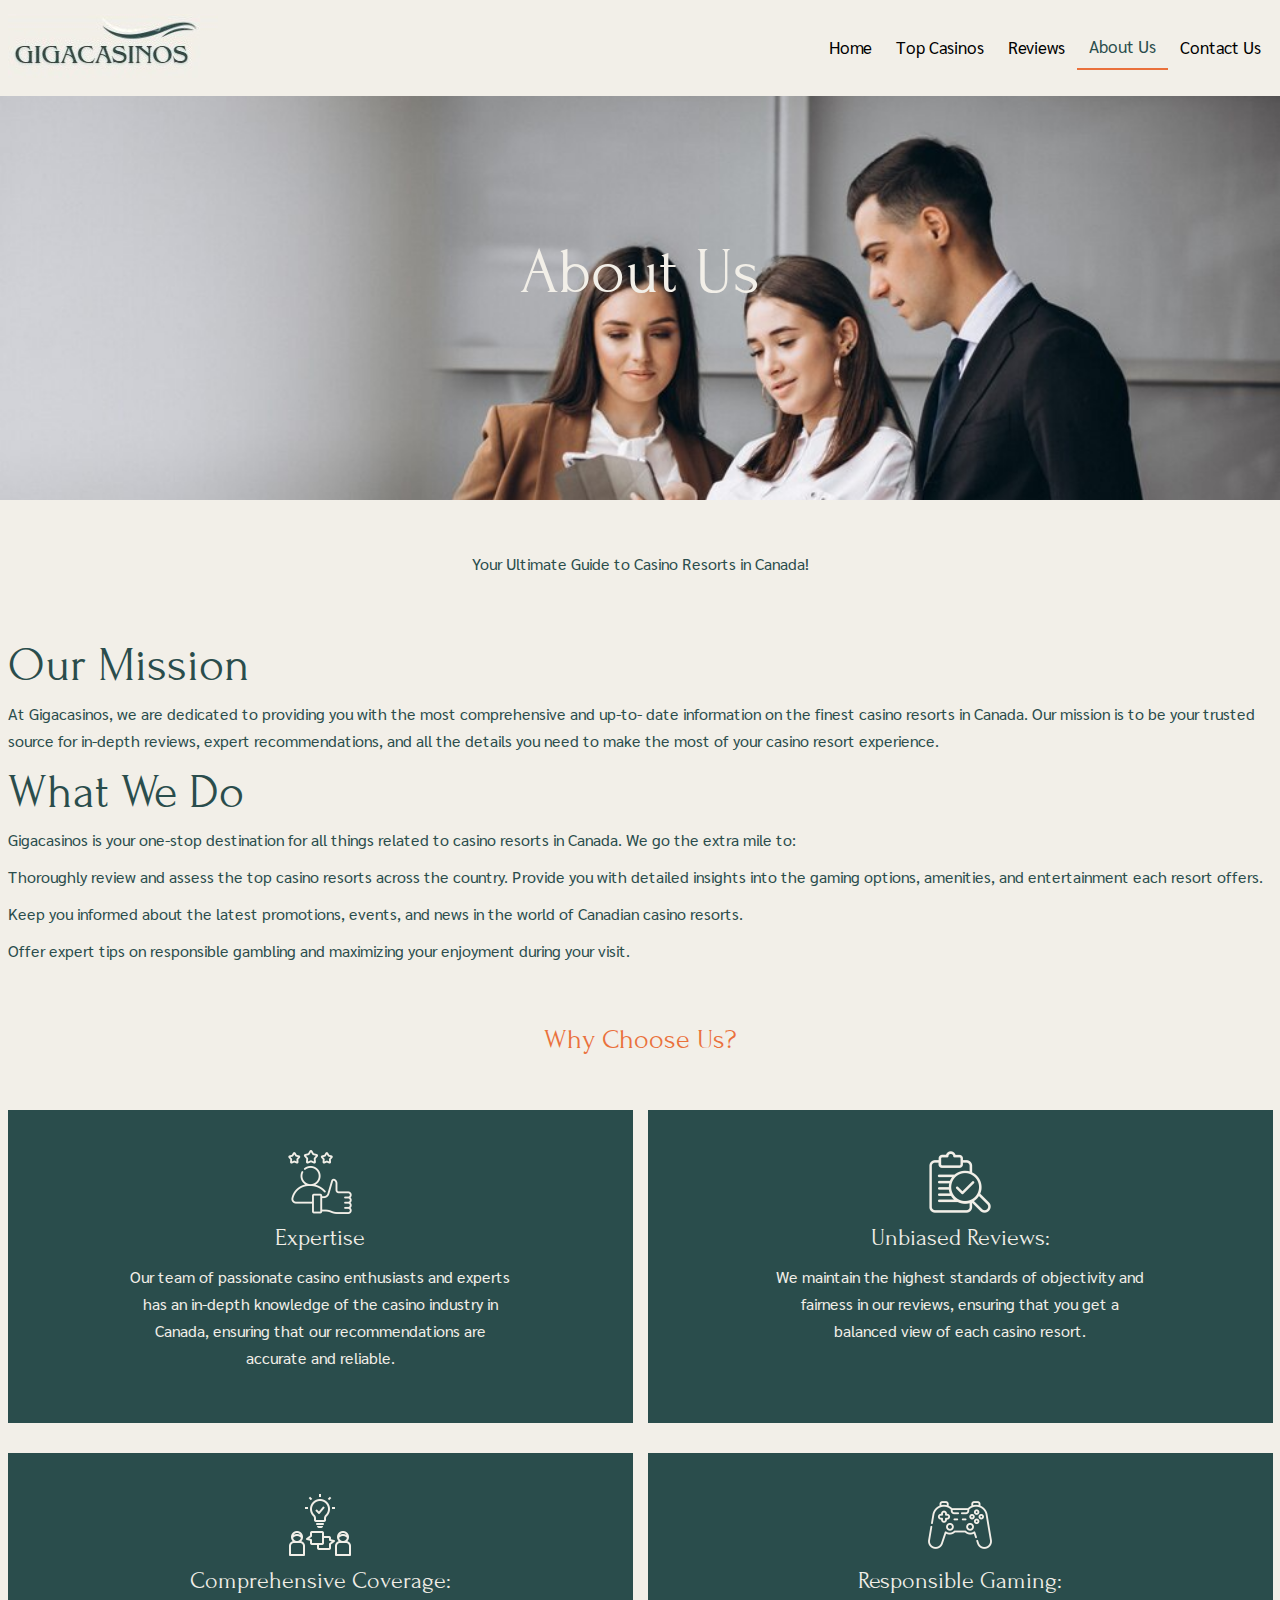
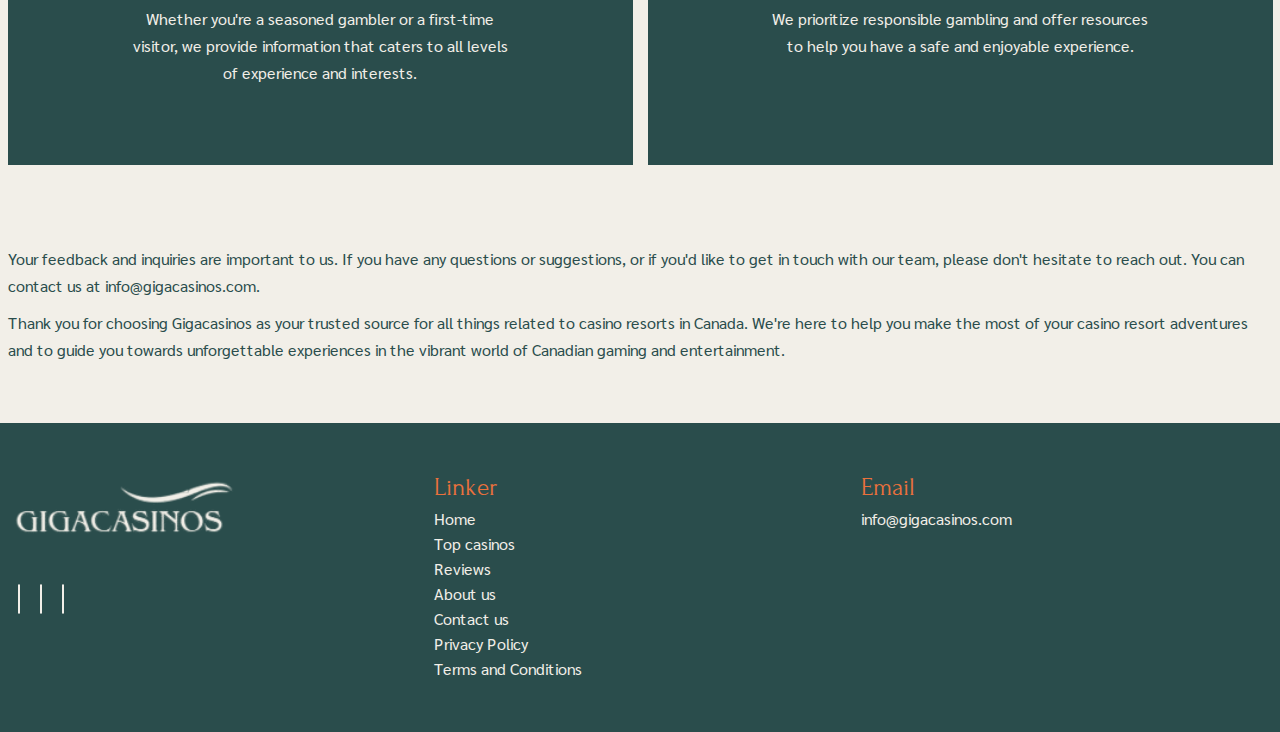
==== about-us.html @ c4271d1f "update" ====
<!doctype html>
<html lang="en">

<head>
    <meta charset="utf-8">
    <meta name="viewport" content="width=device-width, initial-scale=1">
    <link rel="stylesheet" href="https://cdnjs.cloudflare.com/ajax/libs/font-awesome/6.4.0/css/all.min.css"
        integrity="sha512-iecdLmaskl7CVkqkXNQ/ZH/XLlvWZOJyj7Yy7tcenmpD1ypASozpmT/E0iPtmFIB46ZmdtAc9eNBvH0H/ZpiBw=="
        crossorigin="anonymous" referrerpolicy="no-referrer" />
    <link href="https://unpkg.com/aos@2.3.1/dist/aos.css" rel="stylesheet">
    <link rel="stylesheet" href="css/bootstrap.css">
    <link rel="stylesheet" href="css/style.css">
    <link rel="stylesheet" href="css/responsive.css">
    <link rel="icon" href="images/favicon.png" type="image/x-icon">
    <title>About us</title>
</head>

<body>
    <!-- site-header start -->
    <header class="site-header">
        <div class="container">
            <div class="site-logo">
                <a href="index.html"><img src="images/header-logo.jpg" alt="site-logo"></a>
            </div>

            <nav class="site-nav">
                <ul>
                    <li><a href="index.html">Home</a></li>
                    <li><a href="top-casinos.html">Top casinos</a></li>
                    <li><a href="reviews.html">Reviews</a></li>
                    <li><a href="about-us.html" class="menu active">About us</a></li>
                    <li><a href="contact-us.html">Contact us</a></li>
                    <li class="closed-menu">
                        <a href="#">×</a>
                    </li>
                </ul>
            </nav>
            <div class="menu-toggle">
                <div class="bar-1"></div>
                <div class="bar-2"></div>
                <div class="bar-3"></div>
            </div>


        </div>
    </header>
    <!-- site header end -->

    <!-- site aboutusbanner start -->
    <section class="aboutus">
        <div class="container">
            <div class="row">
                <div class="banner__text">
                    <h1>About Us</h1>
                </div>
            </div>
        </div>
    </section>

    <!-- site aboutusbanner end -->


    <!-- site starttext start -->
    <section class="starttext space">
        <div class="container">
            <div class="starttext__content">
                <p class="text-center">Your Ultimate Guide to Casino Resorts in Canada!</p>
            </div>
        </div>
    </section>
    <!-- site starttext end -->

    <!-- site mission start -->
    <section class="starttext  about">
        <div class="container">
            <div class="starttext__content aboutus">
                <h4>Our Mission</h4>
                <p>At Gigacasinos, we are dedicated to providing you with the most comprehensive and up-to-
                    date information on the finest casino resorts in Canada. Our mission is to be your trusted
                    source for in-depth reviews, expert recommendations, and all the details you need to make
                    the most of your casino resort experience.</p>
            </div>
            <div class="starttext__content aboutus">
                <h4>What We Do</h4>
                <p>Gigacasinos is your one-stop destination for all things related to casino resorts in Canada.
                    We go the extra mile to:</p>
                <p>Thoroughly review and assess the top casino resorts across the country.
                    Provide you with detailed insights into the gaming options, amenities, and entertainment
                    each resort offers.</p>
                <p>Keep you informed about the latest promotions, events, and news in the world of Canadian
                    casino resorts.</p>
                <p>Offer expert tips on responsible gambling and maximizing your enjoyment during your visit.</p>
            </div>
        </div>
    </section>
    <!-- site mission end -->

    <!-- site choose start -->
    <section class="choose-main">
        <div class="container">
            <div class="choose-head">
                <h3 class="text-center">Why Choose Us?</h3>
            </div>
            <div class="row">
                <div class="col-lg-6 col-md-6 col-sm-12">
                    <div class="item"><img src="images/topicon1.png" alt="topicon1">
                        <h5>Expertise</h5>
                        <p>Our team of passionate casino enthusiasts and experts has an in-depth knowledge of the
                            casino industry in Canada, ensuring that our recommendations are accurate and reliable.</p>
                        <div class="shape"> <span class="flaticon-hamburger-1"></span> </div>
                    </div>
                </div>
                <div class="col-lg-6 col-md-6 col-sm-12">
                    <div class="item"><img src="images/topicon2.png" alt="topicon2">
                        <h5>Unbiased Reviews:</h5>
                        <p>We maintain the highest standards of objectivity and fairness in our
                            reviews, ensuring that you get a balanced view of each casino resort.</p>
                        <div class="shape"> <span class="flaticon-hamburger-1"></span> </div>
                    </div>
                </div>
                <div class="col-lg-6 col-md-6 col-sm-12">
                    <div class="item"><img src="images/topicon3.png" alt="topicon3">
                        <h5>Comprehensive Coverage:</h5>
                        <p>Whether you&#39;re a seasoned gambler or a first-time visitor, we
                            provide information that caters to all levels of experience and interests.</p>
                        <div class="shape"> <span class="flaticon-hamburger-1"></span> </div>
                    </div>
                </div>
                <div class="col-lg-6 col-md-6 col-sm-12">
                    <div class="item"><img src="images/topicon4.png" alt="topicon4">
                        <h5>Responsible Gaming:</h5>
                        <p>We prioritize responsible gambling and offer resources to help you
                            have a safe and enjoyable experience.</p>
                        <div class="shape"> <span class="flaticon-hamburger-1"></span> </div>
                    </div>
                </div>
            </div>
        </div>
    </section>
    <!-- site choose end -->
    <!-- site starttext start -->
    <section class="starttext space">
        <div class="container">
            <div class="starttext__content">
                <p>Your feedback and inquiries are important to us. If you have any questions or suggestions,
                    or if you&#39;d like to get in touch with our team, please don&#39;t hesitate to reach out. You can
                    contact us at info@gigacasinos.com.</p>
                <p>Thank you for choosing Gigacasinos as your trusted source for all things related to casino
                    resorts in Canada. We&#39;re here to help you make the most of your casino resort adventures
                    and to guide you towards unforgettable experiences in the vibrant world of Canadian
                    gaming and entertainment.</p>
            </div>
        </div>
    </section>
    <!-- site starttext end -->


    <!-- site footer start -->
    <div class="footer">
        <div class="container">
            <div class="row">
                <div class="col-lg-4 col-md-4 col-sm-12">
                    <div class="footer-logo">
                        <a href="index.html"><img src="images/footerlogo.png" alt="footerlogo" class="img-fluid"></a>
                    </div>
                    <div class="social-signals">
                        <i class="fa-brands fa-facebook-f"></i>
                        <i class="fa-brands fa-instagram"></i>
                        <i class="fa-brands fa-twitter"></i>
                    </div>
                </div>
                <div class="col-lg-4 col-md-4 col-sm-12">
                    <div class="footer-links">
                        <h3>Linker</h3>
                        <ul>
                            <li><a href="index.html">Home</a></li>
                            <li><a href="top-casinos.html">Top casinos</a></li>
                            <li><a href="reviews.html">Reviews</a></li>
                            <li><a href="about-us.html">About us</a></li>
                            <li><a href="contact-us.html">Contact us</a></li>
                            <li><a href="privacy-policy.html">Privacy Policy</a></li>
                            <li><a href="terms-conditions.html">Terms and Conditions</a></li>
                        </ul>
                    </div>
                </div>
                <div class="col-lg-4 col-md-4 col-sm-12">
                    <div class="footer-adresse">
                        <h3>Email</h3>
                        <div class="footer-mails">
                            <div class="mails-names">
                                <a href="mailto:">info@gigacasinos.com</a>
                            </div>
                        </div>
                    </div>
                </div>
            </div>
        </div>
    </div>
    <!-- site footer end -->

    <script src="js/bootstrap.js"></script>
    <script src="js/jquery.js"></script>


    <script>
        $(document).ready(function () {
            $(".menu-toggle").click(function () {
                $("body").addClass("toggle");
            });
        });

        $(document).ready(function () {
            $(".closed-menu").click(function () {
                $("body").removeClass("toggle");
            });
        });
    </script>

    <script>
        $(document).ready(function () {
            $(window).scroll(function () {
                var header = $("header");
                header.toggleClass("sticky", $(window).scrollTop() > 0);
            });
        });
    </script>


</body>

</html>
---- css/style.css ----
/*global start*/
@import url("https://fonts.googleapis.com/css2?family=Forum&display=swap");
@import url("https://fonts.googleapis.com/css2?family=Sarabun:wght@300;400;500&display=swap");
li {
  list-style: none;
}

a,
button {
  font-family: "Sarabun", sans-serif;
}

p {
  font-size: 16px;
  font-weight: 400;
  line-height: 27px;
  color: #2a4d4c;
  font-family: "Sarabun", sans-serif;
}
@media screen and (max-width: 768px) {
  p {
    font-size: 14px;
  }
}

h1,
h2,
h3,
h4,
h5,
h6 {
  font-family: "Forum", serif;
}

h1 {
  font-size: 65px;
  color: #f2efe8;
}
@media screen and (max-width: 768px) {
  h1 {
    font-size: 50px;
  }
}

h2 {
  font-size: 55px;
  line-height: normal;
  color: #2a4d4c;
}

h3 {
  font-size: 21px;
  line-height: normal;
  color: #2a4d4c;
}

span {
  color: #ea713c;
  display: block;
}

* {
  box-sizing: border-box;
}

body {
  margin: 0;
  padding: 0;
  overflow-x: hidden;
  font-size: 1.6rem;
  background: #f2efe8;
}

ul {
  margin: 0;
  padding: 0;
  list-style-type: none;
}

img {
  width: 100%;
}

a {
  text-decoration: none;
  color: inherit;
  font-family: "Sarabun", sans-serif;
}

a:focus {
  color: inherit;
}

html {
  font-size: 62.5%;
}

.container {
  max-width: 1280px;
  margin: 0 auto;
  width: 100%;
}

/*global end*/
/*header start*/
header.site-header {
  background: #f2efe8;
  font-size: 18px;
  padding: 14px 0;
  font-weight: 700;
  text-transform: capitalize;
  color: #000000;
  position: absolute;
  top: 0;
  left: 0;
  right: 0;
  z-index: 999;
  width: 100%;
  transition: 0.3s;
}

header.site-header.sticky {
  background: #f2efe8;
  box-shadow: 2px 5px 10px rgba(0, 0, 0, 0.3);
  animation: 500ms ease-in-out 0s normal none 1 running fadeInDown;
  padding: 14px 0;
  position: fixed;
}

.site-header .site-nav ul li a.active {
  color: #2a4d4c;
  border-bottom: 2px solid #ea713c;
}

.site-logo img {
  width: 100%;
  max-width: 300px;
}

.site-nav a {
  padding: 8px 12px !important;
  display: inline-block;
  font-size: 17px;
  font-weight: 400;
}
.site-nav a:hover {
  color: #ea713c;
}

.site-header {
  padding: 10px 0;
}

.site-header .container {
  display: flex;
  justify-content: space-between;
  align-items: center;
}

.site-nav ul {
  display: flex;
  align-items: center;
}

.closed-menu {
  display: none;
}

.menu-toggle {
  display: none !important;
}

/*header end*/
/*banner-css-start*/
section.banner-section {
  position: relative;
  height: 450px;
  background-image: url(../images/homebanner.jpeg);
  background-repeat: no-repeat;
  background-size: cover;
  background-position: center;
  object-fit: cover;
  margin-top: 50px;
  position: relative;
}
section.banner-section::after {
  position: absolute;
  content: "";
  background-color: rgba(0, 0, 0, 0.7);
  height: 100%;
  width: 100%;
  inset: 0;
  z-index: 0;
}

.banner__text {
  color: #f2efe8;
  font-size: 55px;
  line-height: normal;
  z-index: 2;
  text-align: center;
  position: absolute;
  transform: translate(-50%, -50%);
  top: 50%;
  left: 50%;
}

/*banner-css-end*/
/*homepage-css-start*/
.starttext.space {
  padding: 50px 0;
}
.starttext.space p {
  text-align: left;
}
@media screen and (max-width: 575px) {
  .starttext.space p {
    text-align: justify;
  }
}

/*Faq css start*/
.faq-page {
  width: 100%;
  background-color: #f2efe8;
  border-radius: 10px;
  box-shadow: 0 0 10px rgba(0, 0, 0, 0.1);
}

.casino-text.hoteli {
  padding: 0 0 50px 0 !important;
}

.faq-item {
  padding: 20px;
  border-bottom: 1px solid #e0e0e0;
  cursor: pointer;
  transition: background-color 0.3s ease-in-out;
  display: flex;
  justify-content: space-between;
  align-items: center;
}

.faq-item:last-child {
  border-bottom: none;
}

.faq-question {
  font-size: 18px;
  line-height: 25px;
  color: #2a4d4c;
  font-family: "Forum";
  font-weight: 700;
}
@media screen and (max-width: 575px) {
  .faq-question {
    font-size: 15px;
  }
}

.faq-section {
  padding: 50px 0 0 0;
}

.faq-answer {
  font-size: 16px;
  max-height: 0;
  overflow: hidden;
  transition: max-height 0.3s ease-in-out;
  padding-left: 10px;
  padding-right: 10px;
}
.faq-answer p {
  padding-top: 25px;
  padding-bottom: 25px;
}

.faq-answer.active {
  border-bottom: 1px solid #e0e0e0;
}

.icon-container i {
  font-size: 16px;
  cursor: pointer;
  transition: transform 0.3s ease-in-out;
}

.icon-container i.active {
  transform: rotate(90deg);
}

/*Faq css end*/
/*threetiles css start*/
.threetiles-title h2 {
  text-align: center;
  margin-bottom: 20px;
}
@media screen and (max-width: 575px) {
  .threetiles-title h2 {
    font-size: 35px;
  }
}
.threetiles-card {
  margin: 0 10px;
}
.threetiles-img img {
  max-height: 350px;
  object-fit: cover;
}

.threetilescard-inner {
  margin: 20px 0;
}
.threetilescard-inner p {
  text-align: justify;
}

/*threetiles css end*/
/*homepage-css-end*/
/*topcasinos-start*/
section.topcasinos {
  position: relative;
  height: 450px;
  background-image: url(../images/topcasinosbanner.jpg);
  background-repeat: no-repeat;
  background-size: cover;
  background-position: center;
  object-fit: cover;
  margin-top: 50px;
  position: relative;
}
section.topcasinos::after {
  position: absolute;
  content: "";
  background-color: rgba(0, 0, 0, 0.5);
  height: 100%;
  width: 100%;
  inset: 0;
  z-index: 0;
}

/*betting-section-start*/
.main-img-text-content {
  display: flex;
  align-items: center;
  background: #f2efe8;
  justify-content: space-between;
  border: 2px solid #2a4d4c;
  padding: 23px;
  border-radius: 4px;
}

.restaurant-img {
  width: 100%;
  max-width: 30%;
}
.restaurant-img img {
  height: 200px;
  object-fit: cover;
}

.restaurent-text {
  max-width: 100%;
  margin-left: 0;
  padding: 0 40px;
  width: 100%;
}
.restaurent-text h4 {
  color: #ea713c;
  font-size: 28px;
}
.restaurent-text p {
  font-size: 17px;
  color: #2a4d4c;
}

.resturent-button {
  width: 100%;
  margin-left: 20px;
}

.resturent-button a {
  display: block;
  width: 126px;
  background: #2a4d4c;
  text-align: center;
  color: #fff;
  height: 53px;
  line-height: 53px;
  font-size: 19px;
  border-radius: 5px;
}
.resturent-button a:hover {
  background-color: transparent;
  border: 1px solid #2a4d4c;
  color: #2a4d4c;
}

.row.restaurant {
  padding-top: 15px;
}

.reviewflex {
  display: flex;
  gap: 25px;
}

/*betting-section-end*/
/*topcasinos-css-end*/
/*aboutusbanner-css-start*/
section.aboutus {
  position: relative;
  height: 450px;
  background-image: url(../images/aboutusbanner.jpg);
  background-repeat: no-repeat;
  background-size: cover;
  background-position: top;
  object-fit: cover;
  margin-top: 50px;
  position: relative;
}

section.starttext.space.about p {
  text-align: justify;
  color: #2a4d4c;
}

.starttext__content.aboutus h4 {
  color: #2a4d4c;
  font-size: 48px;
}
.starttext__content.aboutus p {
  text-align: left;
}

/*choose-css-start*/
.choose-head {
  padding: 50px 0;
}
.choose-head h3 {
  font-size: 28px;
  color: #ea713c;
}

.item {
  background: #2a4d4c;
  padding: 40px 20px;
  transition: 0.5s;
  position: relative;
  aspect-ratio: 1/0.5;
  z-index: 1;
  margin-bottom: 30px;
  line-height: 1;
  text-align: center;
  height: auto;
  width: 100%;
}
.item img {
  max-width: 64px;
  transition: 0.3s;
}
.item h5 {
  font-size: 24px;
  color: #f2efe8;
  margin: 10px 0;
}
.item h5:hover {
  color: #ea713c;
  -webkit-transition: 0.5s;
  transition: 0.5s;
}
.item p {
  margin: 0 auto;
  color: #f2efe8;
  max-width: 65%;
}

.item span {
  font-size: 45px;
  color: #2a4d4c;
  line-height: 1;
  margin-bottom: 10px;
  display: inline-block;
  -webkit-transition: 0.5s;
  transition: 0.5s;
}

.item:hover span {
  color: #0C0B0B;
}

.item .shape {
  position: absolute;
  opacity: 0.03;
  z-index: -1;
  bottom: 15px;
  left: 120px;
}

.item .shape span {
  font-size: 140px;
  color: #0C0B0B;
}

.item:hover img {
  transform: rotateY(180deg);
}

/*choose-css-end*/
/*aboutusbanner-css-end*/
/*reviewsdetail-css-start*/
section.windsor-banner {
  position: relative;
  height: 450px;
  background-image: url(../images/windsorbanner.jpg);
  background-repeat: no-repeat;
  background-size: cover;
  background-position: center;
  object-fit: cover;
  margin-top: 50px;
  position: relative;
}
section.windsor-banner::after {
  position: absolute;
  content: "";
  background-color: rgba(0, 0, 0, 0.5);
  height: 100%;
  width: 100%;
  inset: 0;
  z-index: 0;
}

section.casinolacleamy-banner {
  position: relative;
  height: 450px;
  background-image: url(../images/casinodulacbanner.jpg);
  background-repeat: no-repeat;
  background-size: cover;
  background-position: center;
  object-fit: cover;
  margin-top: 50px;
  position: relative;
}
section.casinolacleamy-banner::after {
  position: absolute;
  content: "";
  background-color: rgba(0, 0, 0, 0.5);
  height: 100%;
  width: 100%;
  inset: 0;
  z-index: 0;
}

section.niagara-banner {
  position: relative;
  height: 450px;
  background-image: url(../images/niagarabanner.jpg);
  background-repeat: no-repeat;
  background-size: cover;
  background-position: center;
  object-fit: cover;
  margin-top: 50px;
  position: relative;
}
section.niagara-banner::after {
  position: absolute;
  content: "";
  background-color: rgba(0, 0, 0, 0.5);
  height: 100%;
  width: 100%;
  inset: 0;
  z-index: 0;
}

section.casinoramabanner {
  position: relative;
  height: 450px;
  background-image: url(../images/casinoramabanner.jpg);
  background-repeat: no-repeat;
  background-size: cover;
  background-position: center;
  object-fit: cover;
  margin-top: 50px;
  position: relative;
}
section.casinoramabanner::after {
  position: absolute;
  content: "";
  background-color: rgba(0, 0, 0, 0.5);
  height: 100%;
  width: 100%;
  inset: 0;
  z-index: 0;
}

section.Monttremblantbanner {
  position: relative;
  height: 450px;
  background-image: url(../images/monttremblantbanner.jpg);
  background-repeat: no-repeat;
  background-size: cover;
  background-position: center;
  object-fit: cover;
  margin-top: 50px;
  position: relative;
}
section.Monttremblantbanner::after {
  position: absolute;
  content: "";
  background-color: rgba(0, 0, 0, 0.5);
  height: 100%;
  width: 100%;
  inset: 0;
  z-index: 0;
}

section.fallsview-banner {
  position: relative;
  height: 450px;
  background-image: url(../images/fallsviewbanner.jpg);
  background-repeat: no-repeat;
  background-size: cover;
  background-position: center;
  object-fit: cover;
  margin-top: 50px;
  position: relative;
}
section.fallsview-banner::after {
  position: absolute;
  content: "";
  background-color: rgba(0, 0, 0, 0.5);
  height: 100%;
  width: 100%;
  inset: 0;
  z-index: 0;
}

section.hardrock-banner {
  position: relative;
  height: 450px;
  background-image: url(../images/hardrockbanner.jpeg);
  background-repeat: no-repeat;
  background-size: cover;
  background-position: center;
  object-fit: cover;
  margin-top: 50px;
  position: relative;
}
section.hardrock-banner::after {
  position: absolute;
  content: "";
  background-color: rgba(0, 0, 0, 0.5);
  height: 100%;
  width: 100%;
  inset: 0;
  z-index: 0;
}

section.riverrockbanner {
  position: relative;
  height: 450px;
  background-image: url(../images/riverrockbanner.jpg);
  background-repeat: no-repeat;
  background-size: cover;
  background-position: center;
  object-fit: cover;
  margin-top: 50px;
  position: relative;
}
section.riverrockbanner::after {
  position: absolute;
  content: "";
  background-color: rgba(0, 0, 0, 0.5);
  height: 100%;
  width: 100%;
  inset: 0;
  z-index: 0;
}

.resturent-button.new {
  margin: 0;
  padding: 25px 0;
}

.casinodetail {
  padding: 50px 0;
  background-image: url(../images/bodybg.png);
  background-position: center;
  background-size: cover;
  background-repeat: no-repeat;
}
.casinodetail-text h3 {
  font-size: 28px;
  color: #ea713c;
}

/*reviewsdetail-css-start*/
/*footer-css-start*/
.footer {
  background: #2a4d4c;
  padding: 50px 0;
}
.footer-logo img {
  max-width: 250px;
}
.footer-links h2 {
  color: #ea713c;
}
.footer-links h3 {
  color: #ea713c;
  font-size: 25px;
}
.footer-links li a {
  color: #f2efe8;
}
.footer-links li a:hover {
  color: #ea713c;
}
.footer-adresse h2 {
  color: #ea713c;
}
.footer-adresse h3 {
  color: #ea713c;
  font-size: 25px;
}
.footer-adresse p {
  color: #f2efe8;
}
.footer-mails a,
.footer-mails i {
  color: #f2efe8;
}

.social-signals {
  padding: 25px 0;
}
.social-signals i {
  color: #f2efe8;
  font-size: 24px;
  text-align: center;
  line-height: 40px;
  margin: 0 10px;
  border: 1px solid #f2efe8;
  border-radius: 30px;
  height: 40px;
  width: 40px;
  transition: 0.3s linear;
}
.social-signals i:hover {
  transform: translateY(-10px);
  color: #ea713c;
}

/*footer-css-end*/
/*privacy-css-start*/
.privacy-section {
  position: relative;
  height: 350px;
  background-image: url(../images/privacybanner.jpg);
  background-repeat: no-repeat;
  background-size: cover;
  background-position: center;
  object-fit: cover;
  margin-top: 50px;
  position: relative;
}
.privacy-section::after {
  position: absolute;
  content: "";
  background-color: rgba(0, 0, 0, 0.5);
  height: 100%;
  width: 100%;
  inset: 0;
  z-index: 0;
}

section.privacy-policy {
  padding: 50px 0;
}

.content-wrap h4 {
  font-size: 28px;
  color: #ea713c;
}
.content-wrap li {
  color: #2a4d4c;
  font-size: 16px;
}
.content-wrap p {
  font-size: 16px;
  font-weight: 400;
}

/*privacy-css-end*/
/*terms-css-start*/
.terms-section {
  position: relative;
  height: 350px;
  background-image: url(../images/termsbanner.jpg);
  background-repeat: no-repeat;
  background-size: cover;
  background-position: center;
  object-fit: cover;
  margin-top: 50px;
  position: relative;
}
.terms-section::after {
  position: absolute;
  content: "";
  background-color: rgba(0, 0, 0, 0.5);
  height: 100%;
  width: 100%;
  inset: 0;
  z-index: 0;
}

section.terms {
  padding: 50px 0;
}

/*terms-css-end*/
/*contact-css-start*/
.contact-section {
  position: relative;
  height: 350px;
  background-image: url(../images/contactbanner.jpg);
  background-repeat: no-repeat;
  background-size: cover;
  background-position: center;
  object-fit: cover;
  margin-top: 50px;
  position: relative;
}
.contact-section::after {
  position: absolute;
  content: "";
  background-color: rgba(0, 0, 0, 0.5);
  height: 100%;
  width: 100%;
  inset: 0;
  z-index: 0;
}

section.contact {
  padding: 50px 0;
}

.about_us_content {
  padding: 2rem;
  margin: 30px 0;
  width: 50%;
}

.form-group {
  margin-bottom: 2rem;
}

.input-control {
  display: block;
  width: 100%;
  height: 4rem;
  border: 1px solid #2a4d4c;
  padding: 2rem 2rem;
  background: transparent;
  color: #0C0B0B;
}

textarea.input-control {
  resize: none;
  height: auto;
}

.form-group .submit-btn {
  background: transparent;
  border: 1px solid #0C0B0B;
  transition: all 0.2s linear;
  display: inline-block;
  padding: 0.8rem 4rem;
  color: #fff;
  text-transform: capitalize;
}
.form-group .submit-btn:hover {
  background-color: #0C0B0B;
}

.input-control:focus-visible {
  outline: none;
}

.form-group label {
  display: inline-block;
  padding-bottom: 5px;
  color: #2a4d4c;
  font-family: "Forum";
  transition: all 0.2s linear;
  text-transform: capitalize;
  font-weight: 800;
}

button.submit-btn {
  color: #0C0B0B !important;
}
button.submit-btn:hover {
  background-color: #2a4d4c !important;
  border-color: #2a4d4c !important;
  color: #f2efe8 !important;
}

/*contact-css-end*/


/*# sourceMappingURL=style.css.map */
---- css/responsive.css ----
li {
  list-style: none;
}

a,
button {
  font-family: "Sarabun", sans-serif;
}

p {
  font-size: 16px;
  font-weight: 400;
  line-height: 27px;
  color: #2a4d4c;
  font-family: "Sarabun", sans-serif;
}
@media screen and (max-width: 768px) {
  p {
    font-size: 14px;
  }
}

h1,
h2,
h3,
h4,
h5,
h6 {
  font-family: "Forum", serif;
}

h1 {
  font-size: 65px;
  color: #f2efe8;
}
@media screen and (max-width: 768px) {
  h1 {
    font-size: 50px;
  }
}

h2 {
  font-size: 55px;
  line-height: normal;
  color: #2a4d4c;
}

h3 {
  font-size: 21px;
  line-height: normal;
  color: #2a4d4c;
}

span {
  color: #ea713c;
  display: block;
}

/*media queries start*/
@media screen and (max-width: 1199px) {
  .container {
    padding: 0 20px;
  }
  .site-logo img {
    max-width: 180px;
  }
  .site-nav a {
    padding: 8px 8px !important;
    display: inline-block;
  }
  .site-nav li {
    font-size: 16px;
  }
}
@media screen and (max-width: 1024px) {
  .site-nav a {
    display: inline-block;
    padding: 8px 9px;
  }
  .site-nav li {
    font-size: 15px;
  }
  .resturent-button {
    max-width: none;
  }
  .item {
    aspect-ratio: 1/0.7;
  }
}
@media screen and (max-width: 991px) {
  /*header start*/
  .site-nav {
    position: fixed;
    top: 0;
    left: 0;
    right: 0;
    bottom: 0;
    width: 300px;
    background: #2a4d4c;
    transition: 0.4s cubic-bezier(0, 0, 0.13, 0.61);
    transform: translateX(-100%);
  }
  .site-nav ul {
    display: block;
    padding: 75px 60px 0;
    display: inline-block !important;
  }
  .menu-toggle {
    display: block !important;
    cursor: pointer;
  }
  .closed-menu {
    font-size: 40px;
    color: #ffffff;
    position: absolute;
    top: -5px;
    right: 15px;
    display: inline-block;
  }
  .closed-menu a:hover {
    color: #ffffff;
  }
  .closed-menu {
    display: block;
  }
  .toggle .site-nav {
    transform: translateX(0);
  }
  .closed-menu {
    display: block;
  }
  .site-header {
    padding: 20px 0;
    background-color: transparent;
    position: fixed;
    top: 0;
    left: 0;
    right: 0;
    width: 100%;
    z-index: 9999999;
    transition: all 0.5s linear;
  }
  .site-header .container {
    display: flex;
    flex-wrap: wrap;
    justify-content: space-between;
    align-items: center;
  }
  .site-logo img {
    max-width: 20rem;
  }
  .site-nav ul {
    display: flex;
    flex-wrap: wrap;
  }
  .site-nav li a {
    font-size: 17px;
    display: inline-block;
    padding: 0.8rem 2rem;
    text-transform: capitalize;
    color: #ffffff;
    position: relative;
    white-space: nowrap;
    font-family: "Poppins";
  }
  .site-nav li a:hover::after {
    width: 100%;
    transition: all 0.3s linear;
  }
  .site-nav .closed-menu a {
    font-size: 45px;
  }
  .menu-toggle .bar-1,
  .bar-2,
  .bar-3 {
    width: 2.5rem;
    height: 2px;
    background-color: #ffffff;
    margin: 0.6rem 0;
    transition: all 0.3s linear;
    display: block;
  }
  ul.dropdown-content {
    position: absolute;
    width: 250px;
    background: transparent;
    top: 100%;
    left: 0;
    background: #ffffff;
    display: none;
  }
  .dropdown:hover .dropdown-content {
    display: block;
  }
  .menu-toggle .bar-1,
  .bar-2,
  .bar-3 {
    width: 40px;
    height: 2px;
    background-color: #000000;
    margin: 0.6rem 0;
    transition: all 0.3s linear;
    display: block;
  }
  .bar-2 {
    width: 30px;
  }
  .bd-header-top__meta span {
    display: block;
    color: #ffffff;
    font-size: 16px;
    line-height: 32px;
    font-weight: 400;
  }
  .bd-header-top__meta a {
    display: block;
    color: #ffffff;
    font-size: 16px;
    line-height: 32px;
    font-weight: 600;
    opacity: 0.7;
  }
}
@media screen and (max-width: 768px) {
  .about_us_content {
    padding: 2rem;
    margin: 30px 0;
    width: 100%;
  }
}
@media screen and (max-width: 820px) {
  .resturent-button {
    display: flex;
  }
  .restaurent-text {
    padding: 0px 20px;
  }
  .restaurent-text h4 {
    font-size: 21px;
  }
  .item {
    aspect-ratio: 1;
  }
}
@media screen and (max-width: 767px) {
  .main-img-text-content {
    flex-direction: column;
    display: flex;
    align-items: self-start;
  }
  .restaurant-img {
    width: 100%;
    max-width: 100%;
  }
  .restaurant-img img {
    height: 300px;
  }
  .restaurent-text {
    padding: 25px 0;
  }
  .resturent-button {
    display: inherit;
    max-width: 100%;
    margin-left: 0;
  }
  .reviewflex {
    display: flex;
    gap: 25px;
  }
  .item {
    aspect-ratio: auto;
  }
}
@media screen and (max-width: 575px) {
  .site-nav {
    width: 100%;
  }
  .content-wrap p {
    text-align: justify;
  }
  .casinodetail-text p {
    text-align: justify;
  }
}


/*# sourceMappingURL=responsive.css.map */
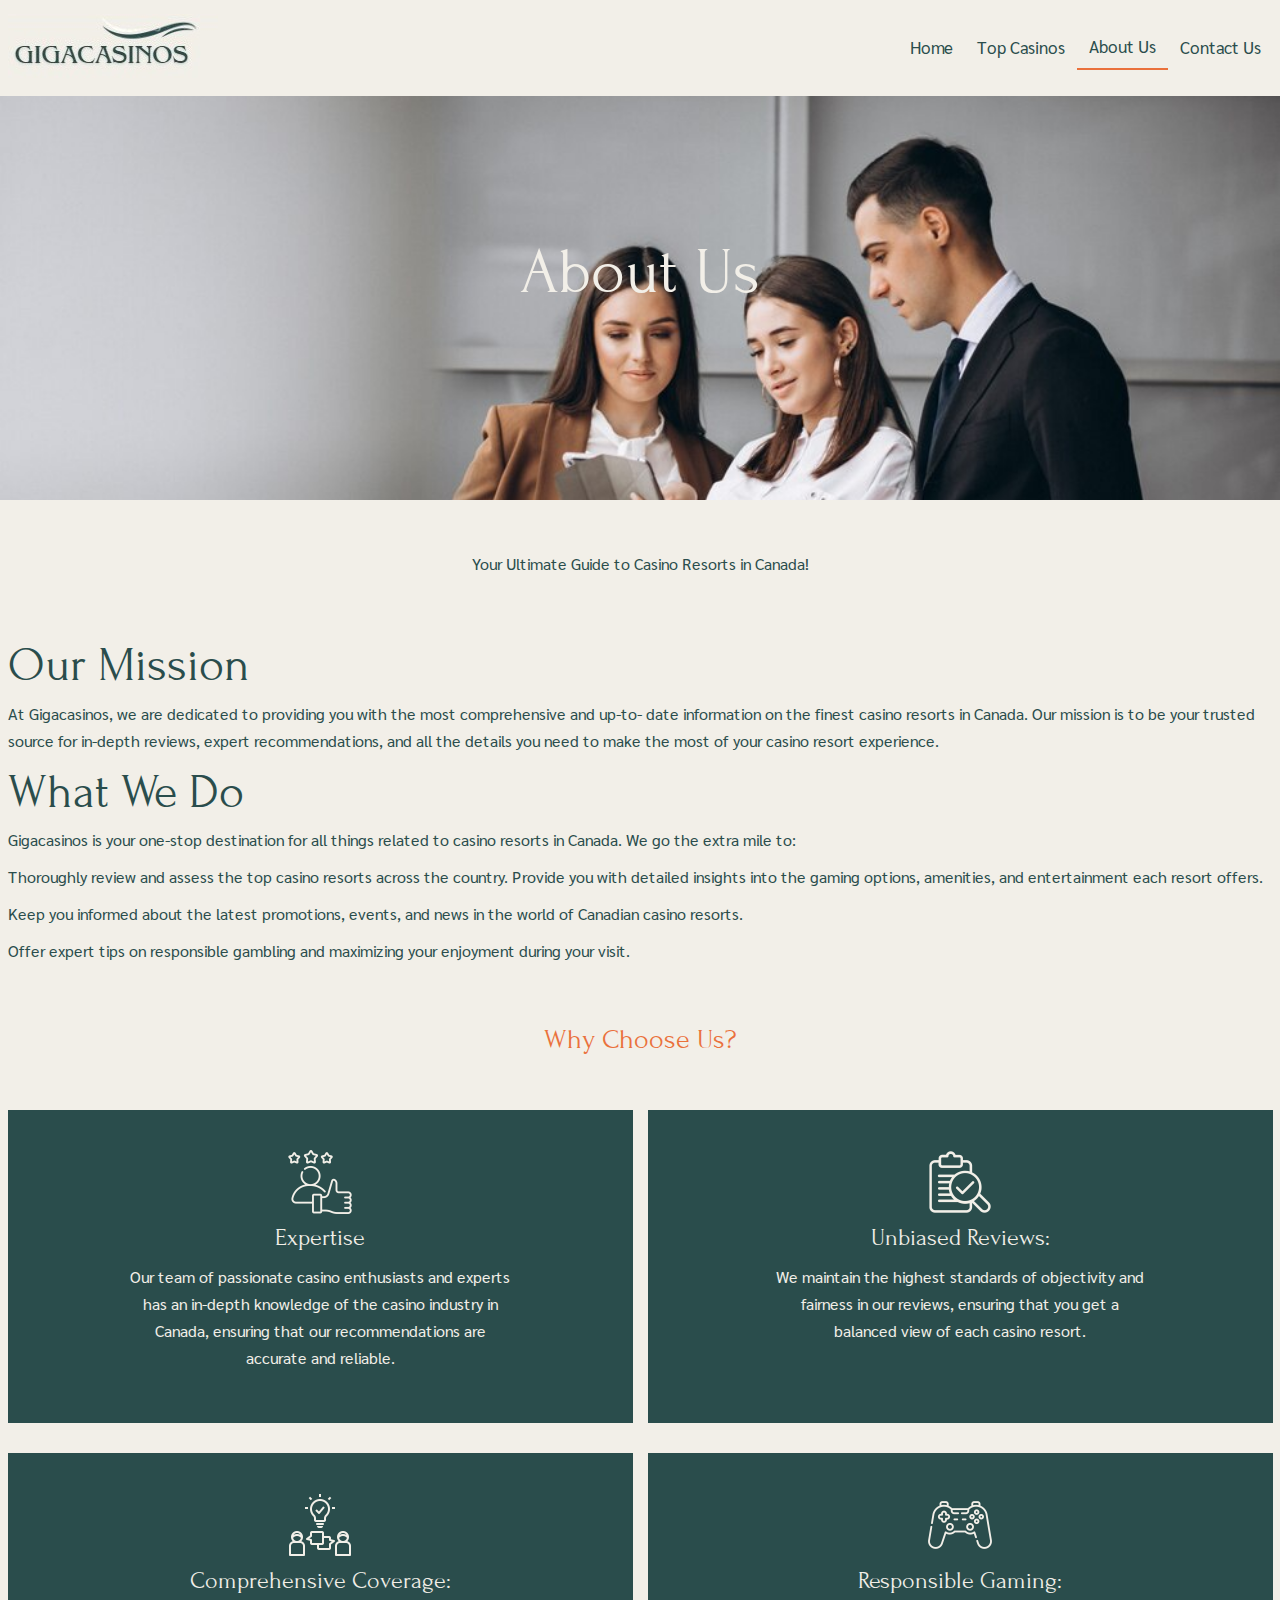
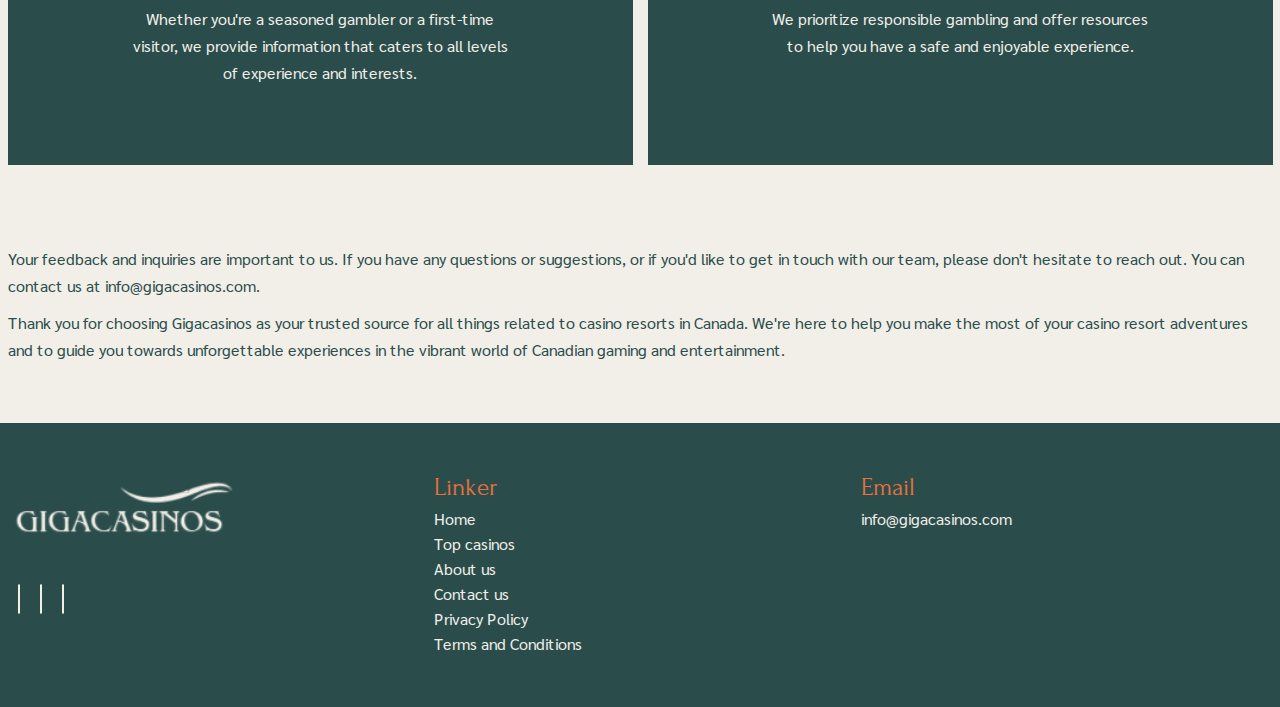
==== commit 4bfdd628: "update" ====
--- a/about-us.html
+++ b/about-us.html
@@ -27,7 +27,6 @@
                 <ul>
                     <li><a href="index.html">Home</a></li>
                     <li><a href="top-casinos.html">Top casinos</a></li>
-                    <li><a href="reviews.html">Reviews</a></li>
                     <li><a href="about-us.html" class="menu active">About us</a></li>
                     <li><a href="contact-us.html">Contact us</a></li>
                     <li class="closed-menu">
@@ -175,7 +174,6 @@
                         <ul>
                             <li><a href="index.html">Home</a></li>
                             <li><a href="top-casinos.html">Top casinos</a></li>
-                            <li><a href="reviews.html">Reviews</a></li>
                             <li><a href="about-us.html">About us</a></li>
                             <li><a href="contact-us.html">Contact us</a></li>
                             <li><a href="privacy-policy.html">Privacy Policy</a></li>
--- a/css/style.css
+++ b/css/style.css
@@ -142,6 +142,7 @@
   display: inline-block;
   font-size: 17px;
   font-weight: 400;
+  color: #2a4d4c;
 }
 .site-nav a:hover {
   color: #ea713c;
@@ -906,6 +907,45 @@
   color: #f2efe8 !important;
 }
 
+.dropbtn {
+  padding: 16px;
+  font-size: 16px;
+  border: none;
+}
+
+.dropdown {
+  position: relative;
+  display: inline-block;
+}
+
+.dropdown-content {
+  display: none;
+  position: absolute;
+  background-color: #2a4d4c;
+  min-width: 190px;
+  box-shadow: 0px 8px 16px 0px rgba(0, 0, 0, 0.2);
+  z-index: 1;
+}
+
+.dropdown-content a {
+  color: #fff;
+  padding: 12px 16px;
+  text-decoration: none;
+  display: block;
+}
+
+button.dropbtn.menu.active {
+  background: none;
+}
+
+.dropdown:hover .dropdown-content {
+  display: block;
+}
+
+.dropdown:hover .dropbtn {
+  background-color: #3e8e41;
+}
+
 /*contact-css-end*/
 
 
--- a/css/responsive.css
+++ b/css/responsive.css
@@ -89,6 +89,18 @@
 }
 @media screen and (max-width: 991px) {
   /*header start*/
+  button.dropbtn.menu.active {
+    color: #f2efe8;
+  }
+  .dropdown-content {
+    min-width: 100%;
+  }
+  .dropbtn {
+    padding: 16px 0;
+  }
+  .site-header .site-nav ul li a.active {
+    color: #f2efe8;
+  }
   .site-nav {
     position: fixed;
     top: 0;
@@ -161,7 +173,7 @@
     color: #ffffff;
     position: relative;
     white-space: nowrap;
-    font-family: "Poppins";
+    font-family: "Forum";
   }
   .site-nav li a:hover::after {
     width: 100%;
@@ -214,12 +226,19 @@
   }
   .bd-header-top__meta a {
     display: block;
-    color: #ffffff;
+    color: #fff;
     font-size: 16px;
     line-height: 32px;
     font-weight: 600;
     opacity: 0.7;
   }
+  .dropdown-content {
+    background-color: #f2efe8;
+    min-width: 220px;
+  }
+  .dropdown-content a {
+    color: #2a4d4c;
+  }
 }
 @media screen and (max-width: 768px) {
   .about_us_content {
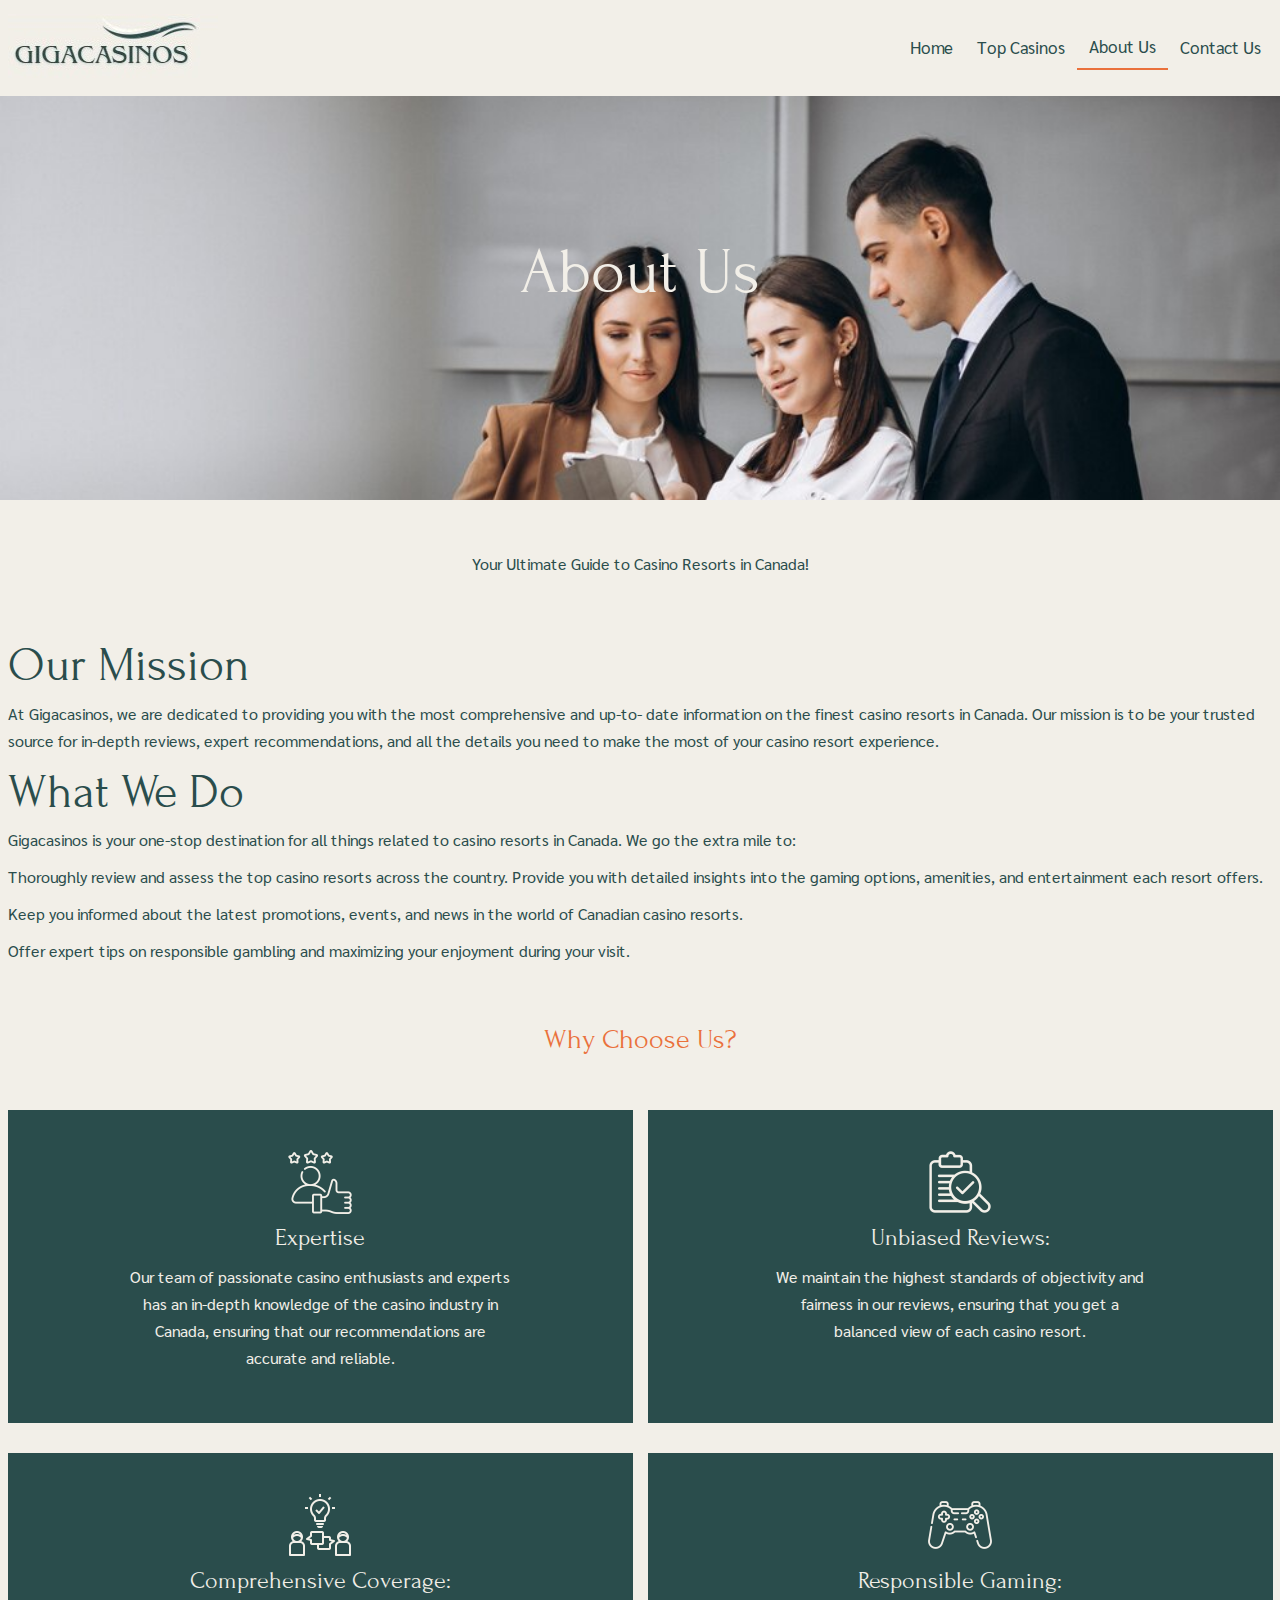
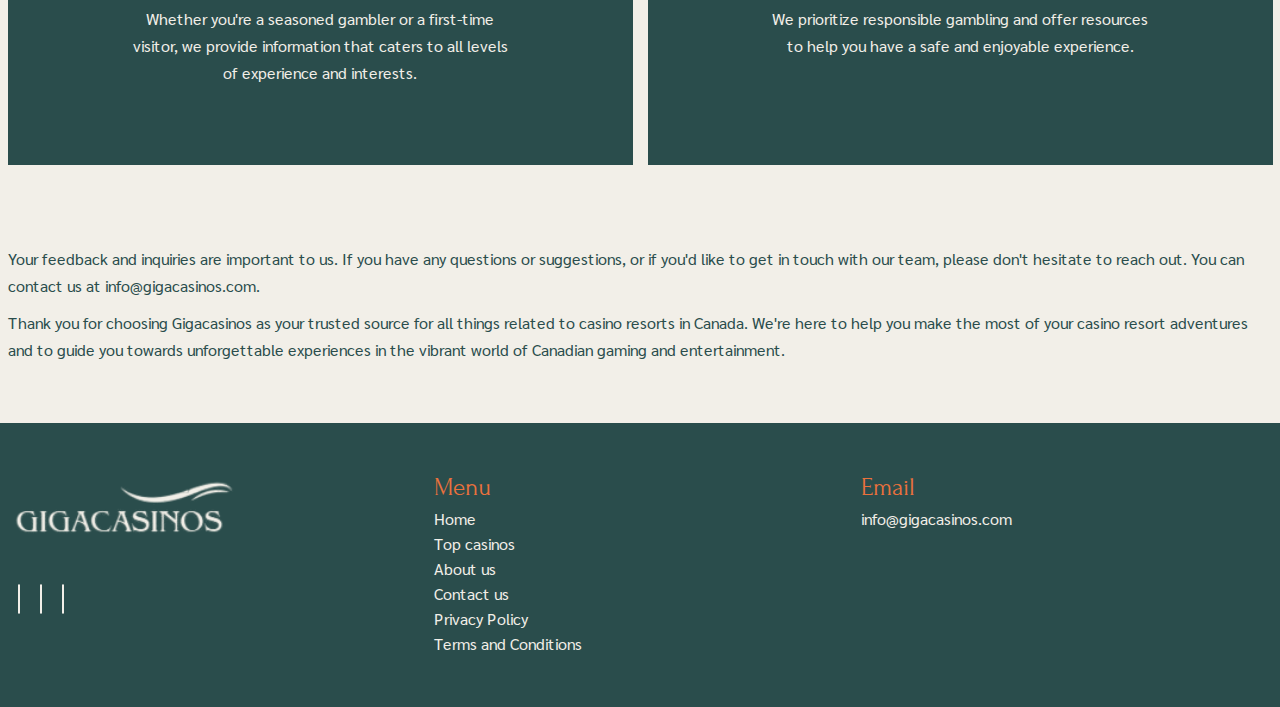
==== commit 249130b9: "update" ====
--- a/about-us.html
+++ b/about-us.html
@@ -170,7 +170,7 @@
                 </div>
                 <div class="col-lg-4 col-md-4 col-sm-12">
                     <div class="footer-links">
-                        <h3>Linker</h3>
+                        <h3>Menu</h3>
                         <ul>
                             <li><a href="index.html">Home</a></li>
                             <li><a href="top-casinos.html">Top casinos</a></li>
@@ -186,7 +186,7 @@
                         <h3>Email</h3>
                         <div class="footer-mails">
                             <div class="mails-names">
-                                <a href="mailto:">info@gigacasinos.com</a>
+                                <a href="mailto:info@gigacasinos.com">info@gigacasinos.com</a>
                             </div>
                         </div>
                     </div>
--- a/css/style.css
+++ b/css/style.css
@@ -639,7 +639,7 @@
 section.hardrock-banner {
   position: relative;
   height: 450px;
-  background-image: url(../images/hardrockbanner.jpeg);
+  background-image: url(../images/hardrockbanner.jpg);
   background-repeat: no-repeat;
   background-size: cover;
   background-position: center;
@@ -693,6 +693,11 @@
 .casinodetail-text h3 {
   font-size: 28px;
   color: #ea713c;
+}
+
+.main-rate-star {
+  display: flex;
+  gap: 5px;
 }
 
 /*reviewsdetail-css-start*/
@@ -848,8 +853,8 @@
 
 .about_us_content {
   padding: 2rem;
-  margin: 30px 0;
   width: 50%;
+  margin: 0 auto;
 }
 
 .form-group {
@@ -946,6 +951,12 @@
   background-color: #3e8e41;
 }
 
+section.contact__main h2 {
+  text-align: center;
+  margin: 30px 0;
+  font-size: 35px;
+}
+
 /*contact-css-end*/
 
 
--- a/css/responsive.css
+++ b/css/responsive.css
@@ -84,7 +84,7 @@
     max-width: none;
   }
   .item {
-    aspect-ratio: 1/0.7;
+    aspect-ratio: 1/1;
   }
 }
 @media screen and (max-width: 991px) {
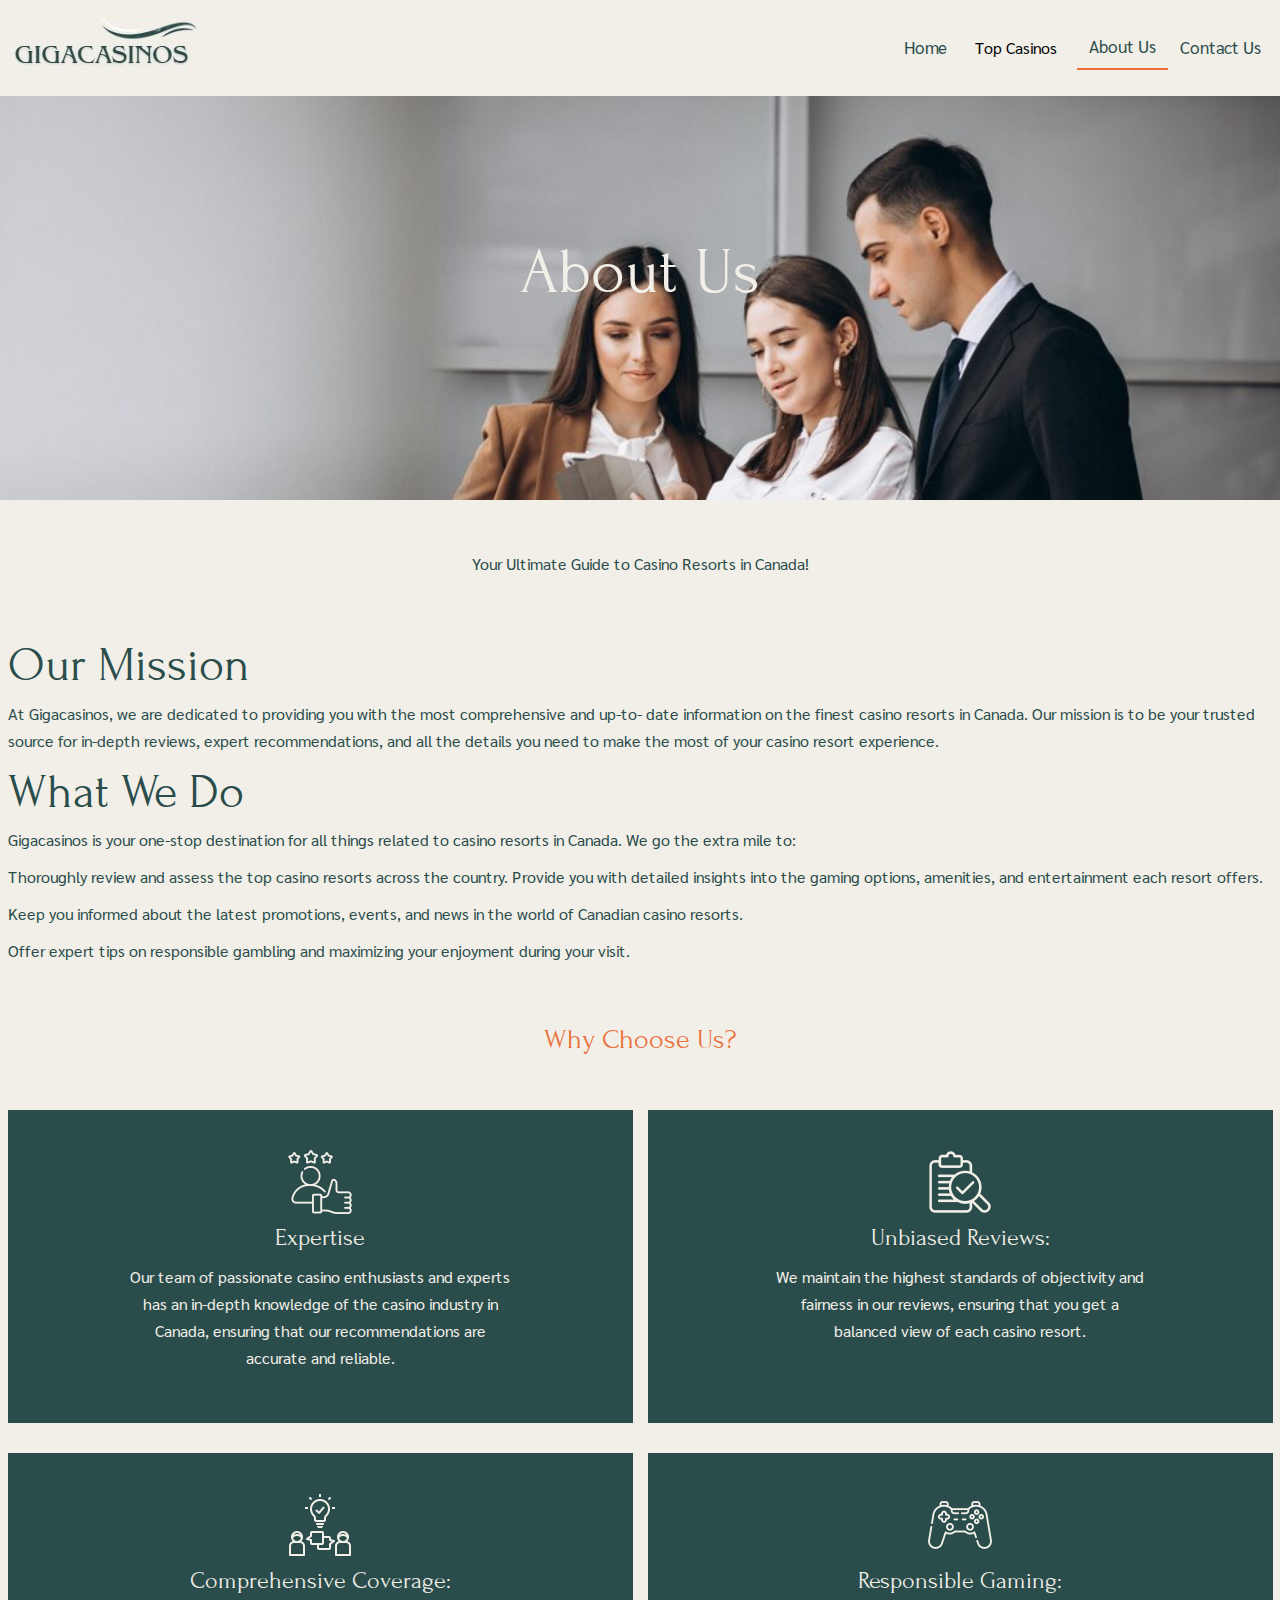
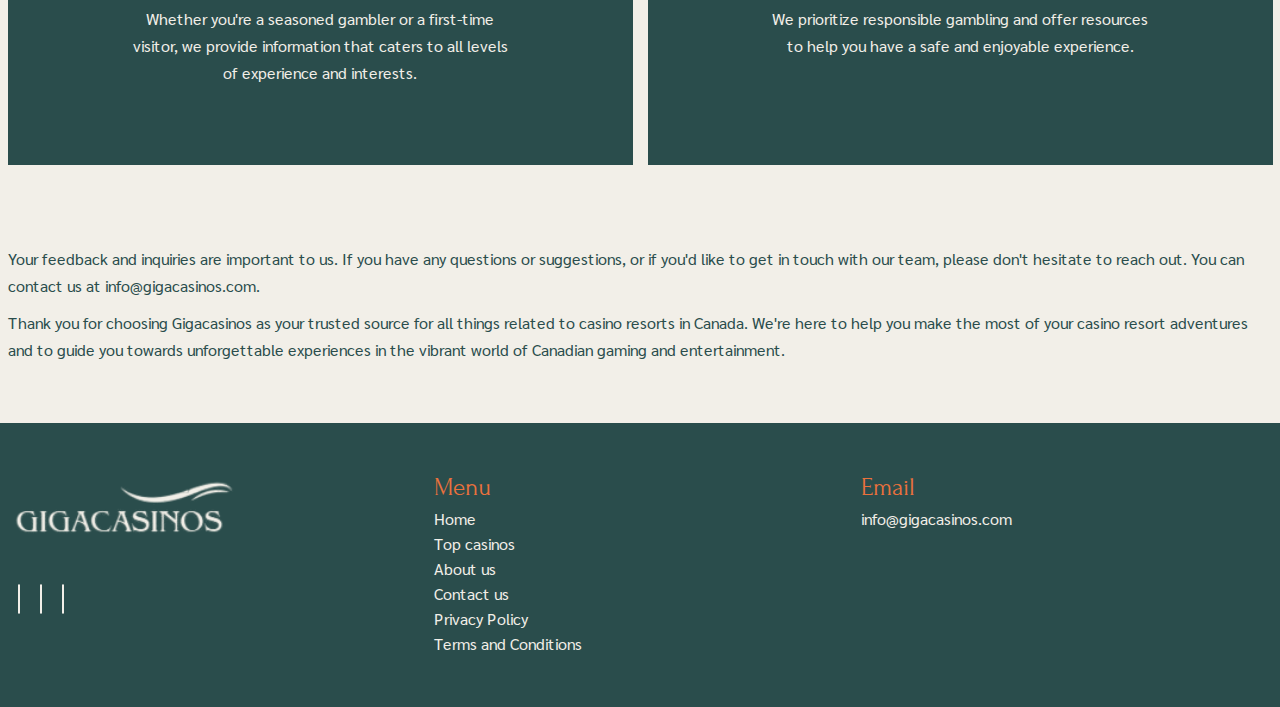
==== commit d3f8fe27: "update" ====
--- a/about-us.html
+++ b/about-us.html
@@ -26,7 +26,20 @@
             <nav class="site-nav">
                 <ul>
                     <li><a href="index.html">Home</a></li>
-                    <li><a href="top-casinos.html">Top casinos</a></li>
+                    <div class="dropdown">
+                        <button class="dropbtn menu active">Top Casinos <i class="fa-solid fa-caret-down"
+                                style="color: #ea713c; padding-left: 4px;"></i></button>
+                        <div class="dropdown-content">
+                            <a href="caesars-windsor.html">Caesars Windsor</a>
+                            <a href="casino-niagara.html">Casino Niagara</a>
+                            <a href="casinode-monttremblant.html">Casino de Mont-Tremblant</a>
+                            <a href="casino-ramaresort.html">Casino Rama Resort</a>
+                            <a href="riverock-casino.html">River Rock Casino Resort</a>
+                            <a href="casino-dulacleamy.html">Casino du Lac-Leamy</a>
+                            <a href="fallsview-casino.html">Fallsview Casino Resort</a>
+                            <a href="hard-rock.html">Hard Rock Casino Vancouver</a>
+                        </div>
+                    </div>
                     <li><a href="about-us.html" class="menu active">About us</a></li>
                     <li><a href="contact-us.html">Contact us</a></li>
                     <li class="closed-menu">
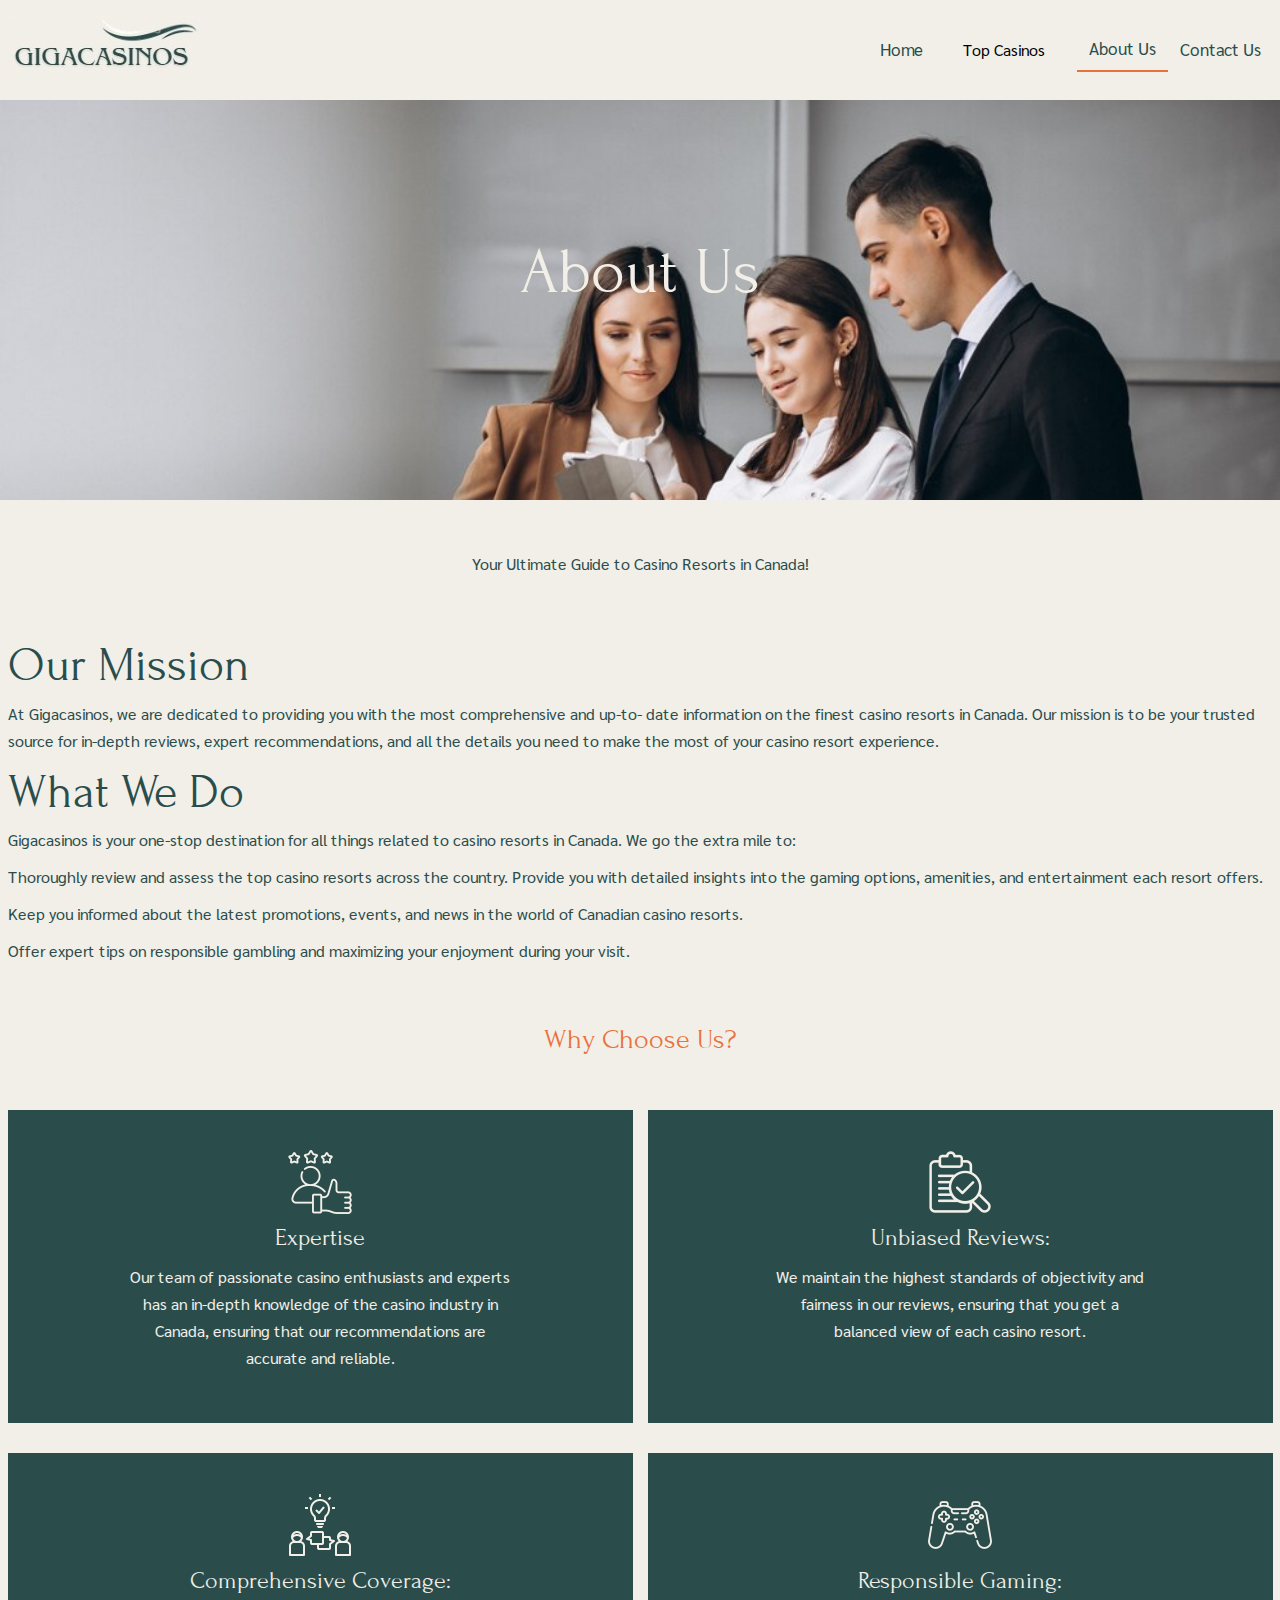
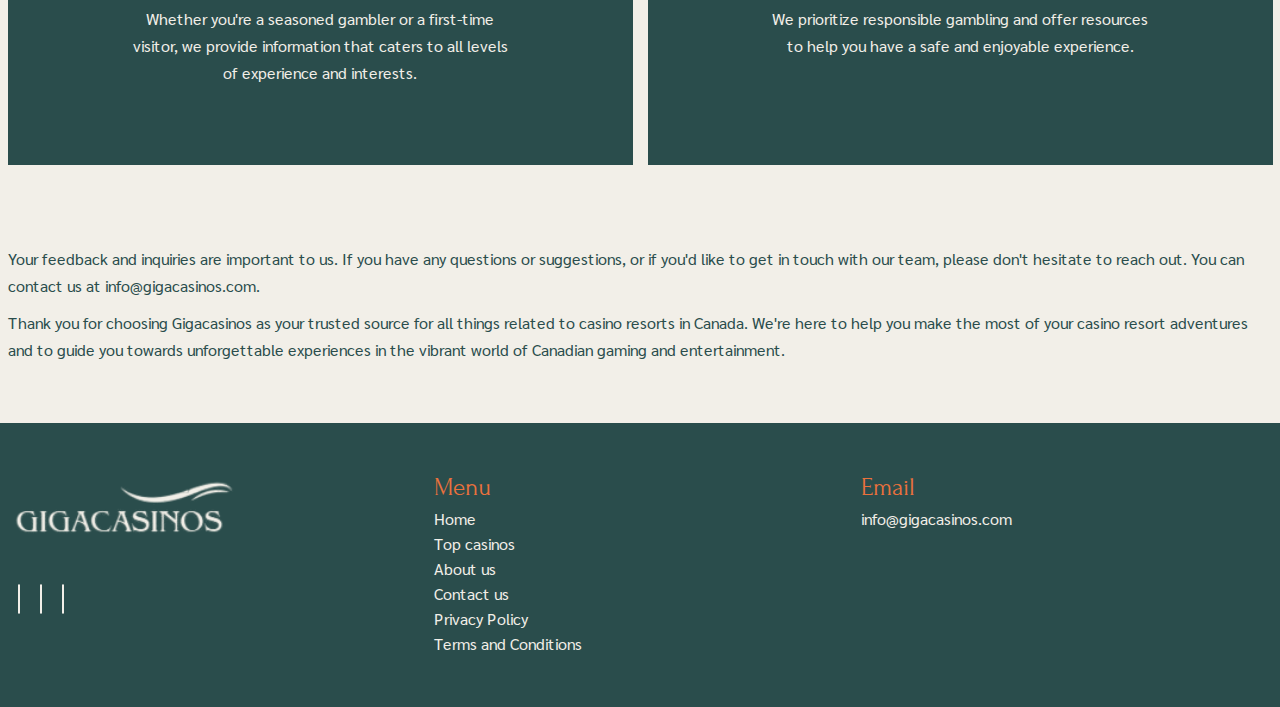
==== commit 24d18c4e: "First release" ====
--- a/about-us.html
+++ b/about-us.html
@@ -27,8 +27,9 @@
                 <ul>
                     <li><a href="index.html">Home</a></li>
                     <div class="dropdown">
-                        <button class="dropbtn menu active">Top Casinos <i class="fa-solid fa-caret-down"
-                                style="color: #ea713c; padding-left: 4px;"></i></button>
+                        <a href="top-casinos.html"><button class="dropbtn menu active">Top Casinos <i
+                                    class="fa-solid fa-caret-down"
+                                    style="color: #ea713c; padding-left: 4px;"></i></button></a>
                         <div class="dropdown-content">
                             <a href="caesars-windsor.html">Caesars Windsor</a>
                             <a href="casino-niagara.html">Casino Niagara</a>
--- a/css/style.css
+++ b/css/style.css
@@ -176,7 +176,7 @@
 section.banner-section {
   position: relative;
   height: 450px;
-  background-image: url(../images/homebanner.jpeg);
+  background-image: url(../images/homebanner.jpg);
   background-repeat: no-repeat;
   background-size: cover;
   background-position: center;
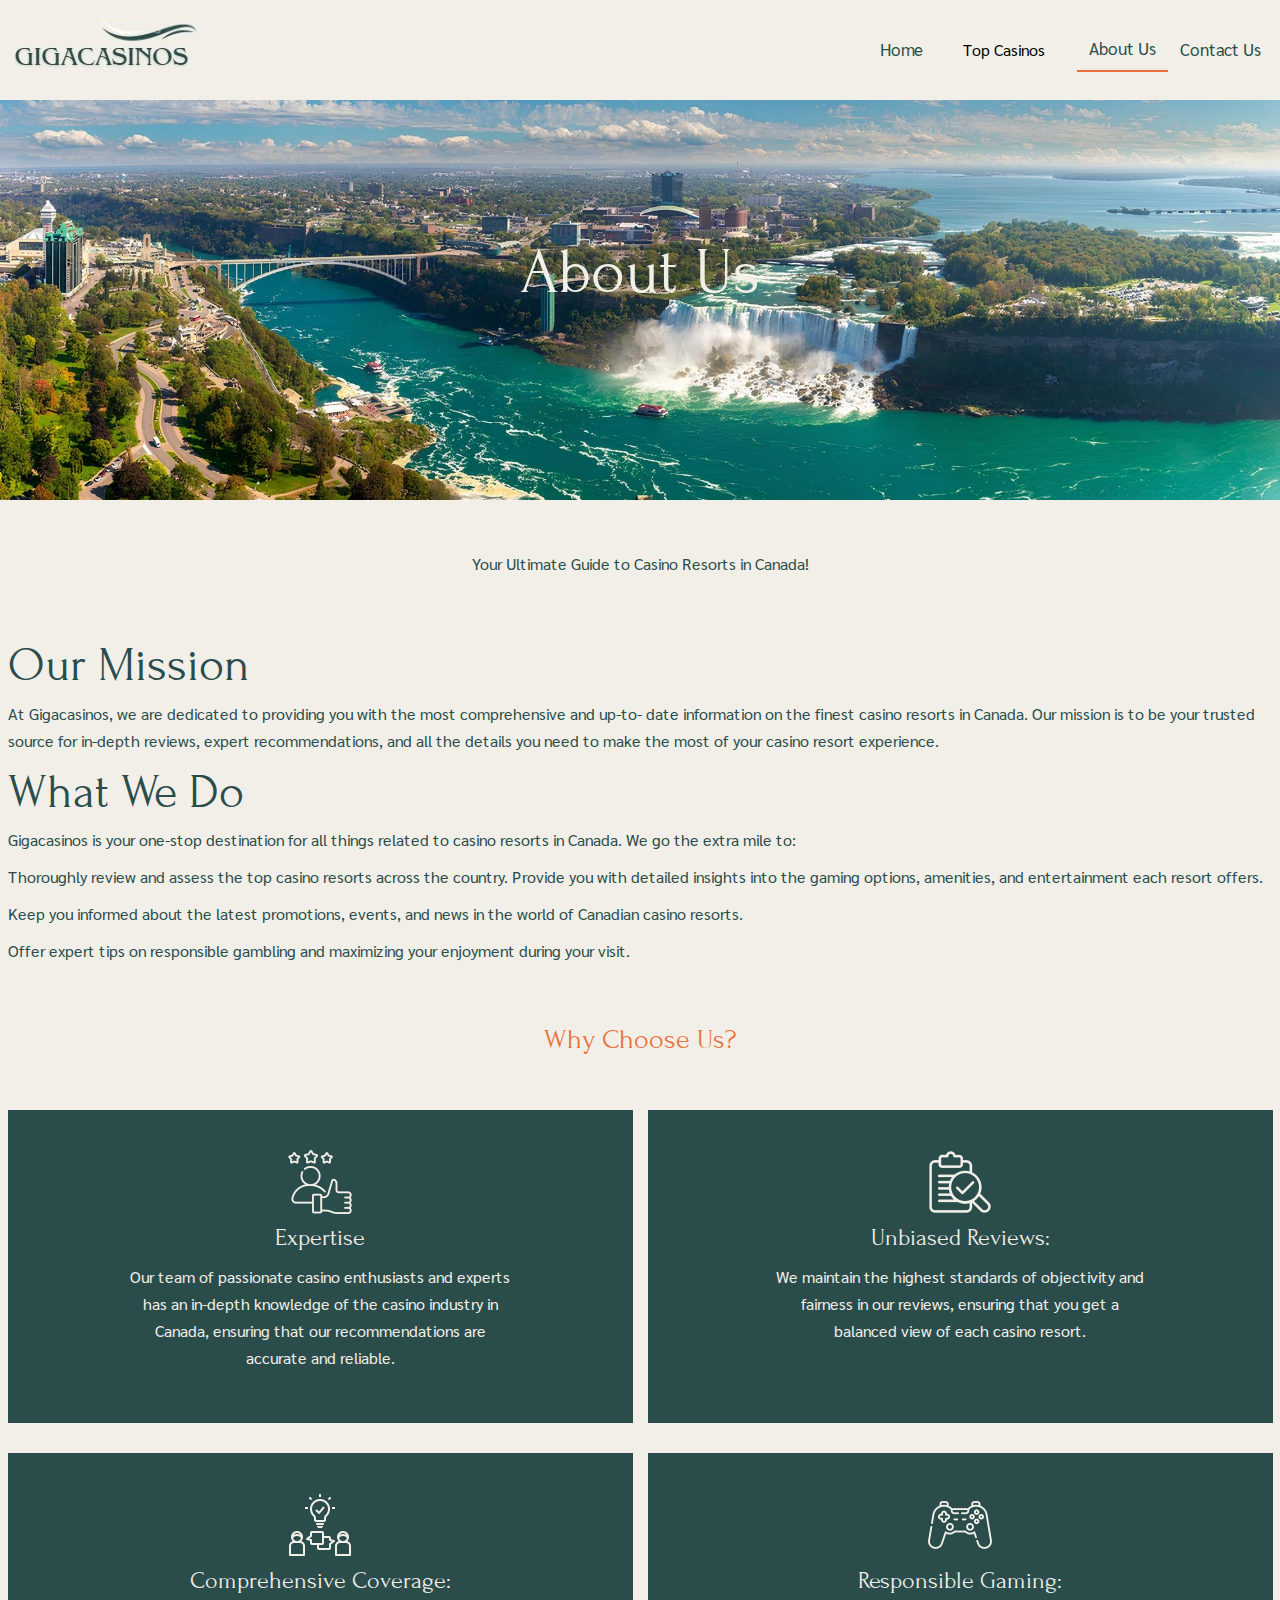
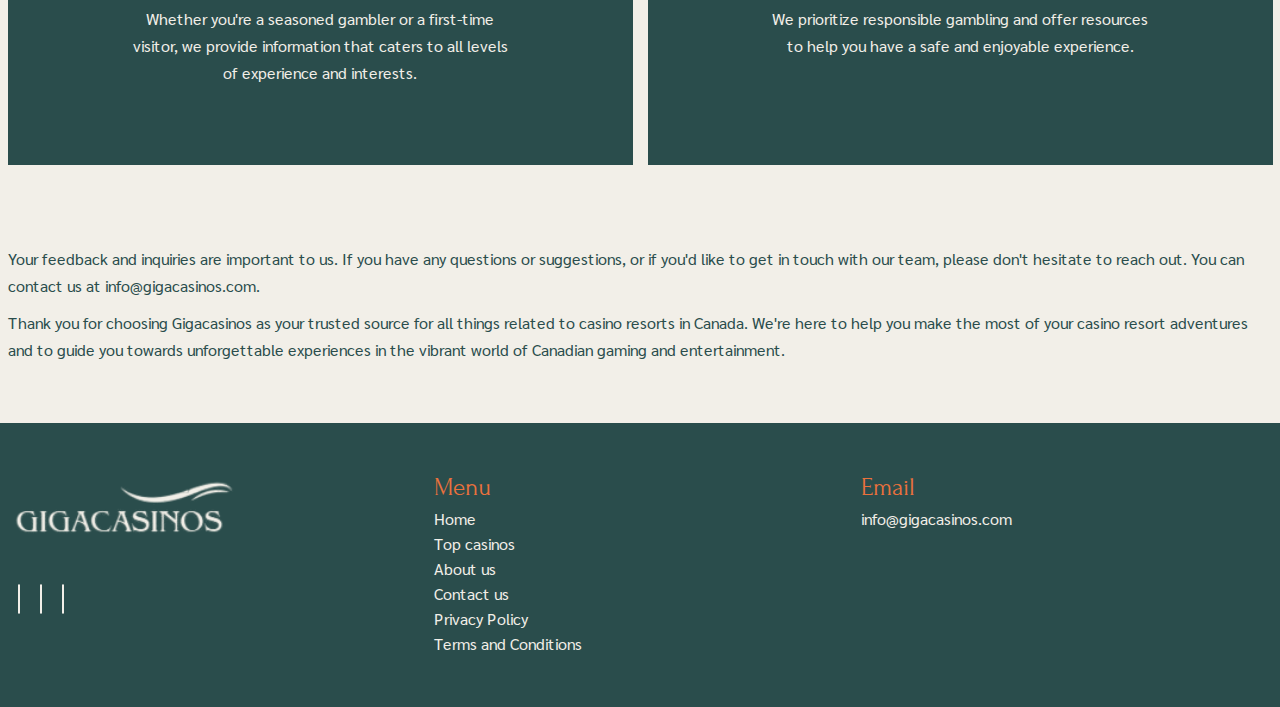
==== commit 3710a9ab: "hfiushf" ====
--- a/about-us.html
+++ b/about-us.html
@@ -12,7 +12,7 @@
     <link rel="stylesheet" href="css/style.css">
     <link rel="stylesheet" href="css/responsive.css">
     <link rel="icon" href="images/favicon.png" type="image/x-icon">
-    <title>About us</title>
+    <title>About usgj,hsWSSS</title>
 </head>
 
 <body>
--- a/css/style.css
+++ b/css/style.css
@@ -179,7 +179,7 @@
   background-image: url(../images/homebanner.jpg);
   background-repeat: no-repeat;
   background-size: cover;
-  background-position: center;
+  background-position: bottom;
   object-fit: cover;
   margin-top: 50px;
   position: relative;
@@ -412,7 +412,7 @@
 section.aboutus {
   position: relative;
   height: 450px;
-  background-image: url(../images/aboutusbanner.jpg);
+  background-image: url(../images/aboutusbanner.jpeg);
   background-repeat: no-repeat;
   background-size: cover;
   background-position: top;
@@ -534,7 +534,7 @@
 section.casinolacleamy-banner {
   position: relative;
   height: 450px;
-  background-image: url(../images/casinodulacbanner.jpg);
+  background-image: url(../images/casinodulacbanner.jpeg);
   background-repeat: no-repeat;
   background-size: cover;
   background-position: center;
@@ -555,7 +555,7 @@
 section.niagara-banner {
   position: relative;
   height: 450px;
-  background-image: url(../images/niagarabanner.jpg);
+  background-image: url(../images/niagarabanner.jpeg);
   background-repeat: no-repeat;
   background-size: cover;
   background-position: center;
